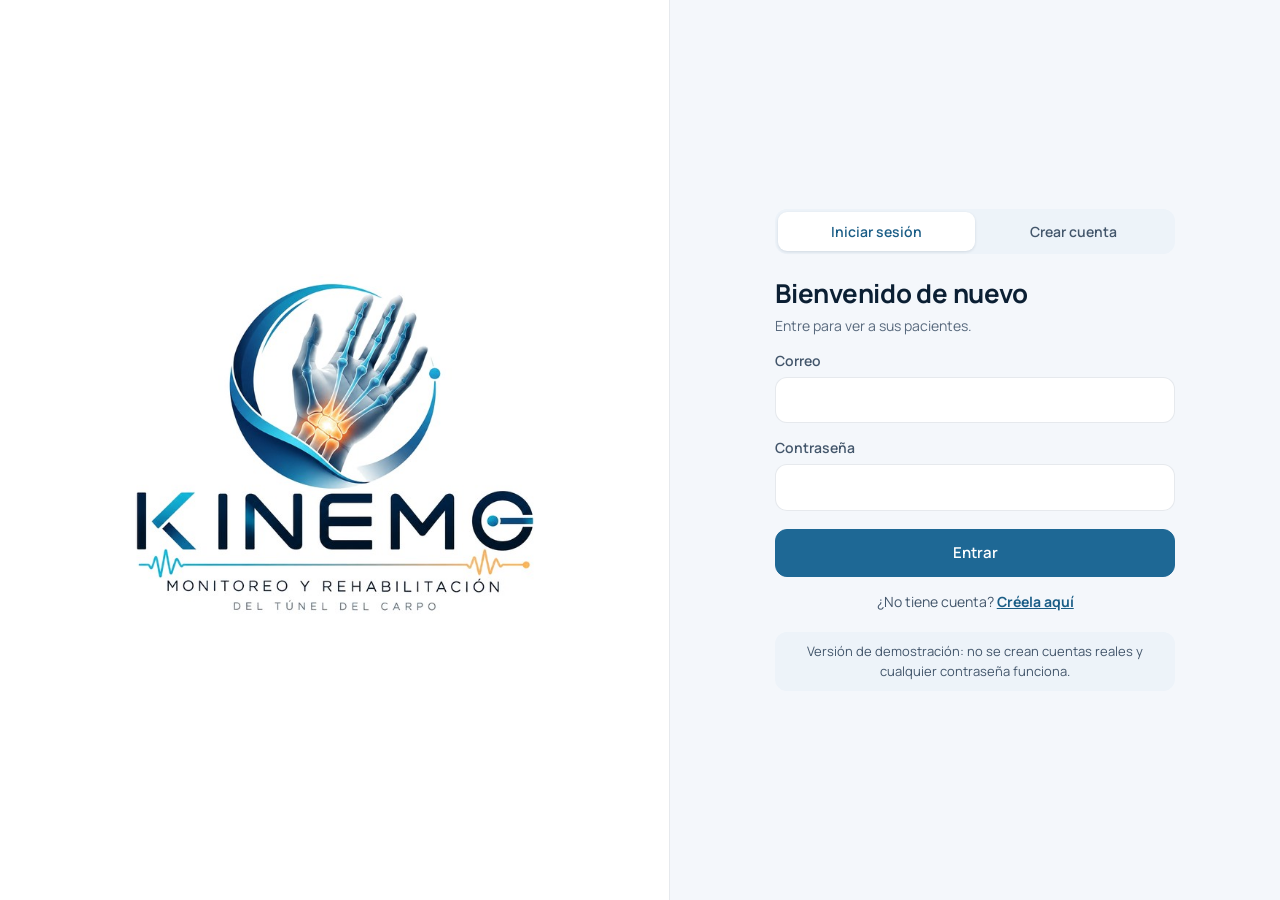
==== login.html @ fc6c8865 "Agrega la página de inicio de sesión y registro (maqueta) Co-Authored-By: Claude Opus 5.5 <noreply@a" ====
<!doctype html>
<html lang="es">
<head>
  <meta charset="utf-8">
  <meta name="viewport" content="width=device-width, initial-scale=1">
  <title>Kinemo · Iniciar sesión</title>
  <script src="acceso.js"></script>
  <script>if (leerSesion()) location.replace('index.html');</script>
  <link rel="preconnect" href="https://fonts.googleapis.com">
  <link rel="preconnect" href="https://fonts.gstatic.com" crossorigin>
  <link href="https://fonts.googleapis.com/css2?family=Lora:wght@500;600&family=Manrope:wght@400;500;600;700;800&display=swap" rel="stylesheet">
  <link rel="icon" type="image/png" href="img/favicon.png">
  <link rel="stylesheet" href="styles.css">
</head>
<body class="pagina-acceso">
  <main class="acceso">
    <section class="acceso-marca">
      <img src="img/kinemo-logo.jpg" alt="Kinemo — Monitoreo y rehabilitación del túnel del carpo" width="768" height="512">
    </section>

    <section class="acceso-panel">
      <div class="seg acceso-tabs" role="tablist" aria-label="Acceso">
        <button class="seg-btn" id="tab-login" role="tab" aria-controls="form-login" type="button">Iniciar sesión</button>
        <button class="seg-btn" id="tab-registro" role="tab" aria-controls="form-registro" type="button">Crear cuenta</button>
      </div>

      <form id="form-login" class="acceso-form" role="tabpanel" aria-labelledby="tab-login" novalidate>
        <div>
          <h1>Bienvenido de nuevo</h1>
          <p class="muted">Entre para ver a sus pacientes.</p>
        </div>
        <label>Correo
          <input name="correo" type="email" autocomplete="email" inputmode="email" aria-describedby="err-login-correo">
          <span class="campo-error" id="err-login-correo" data-error="correo" aria-live="polite"></span>
        </label>
        <label>Contraseña
          <input name="clave" type="password" autocomplete="current-password" aria-describedby="err-login-clave">
          <span class="campo-error" id="err-login-clave" data-error="clave" aria-live="polite"></span>
        </label>
        <button class="btn btn-primary btn-grande" type="submit">Entrar</button>
        <p class="acceso-cambio">¿No tiene cuenta? <a href="#registro" data-ir="registro">Créela aquí</a></p>
      </form>

      <form id="form-registro" class="acceso-form" role="tabpanel" aria-labelledby="tab-registro" novalidate hidden>
        <div>
          <h1>Cree su cuenta</h1>
          <p class="muted">Para fisioterapeutas, terapeutas y médicos.</p>
        </div>
        <label>Nombre completo
          <input name="nombre" autocomplete="name" aria-describedby="err-reg-nombre">
          <span class="campo-error" id="err-reg-nombre" data-error="nombre" aria-live="polite"></span>
        </label>
        <label>Profesión
          <select name="profesion" aria-describedby="err-reg-profesion"></select>
          <span class="campo-error" id="err-reg-profesion" data-error="profesion" aria-live="polite"></span>
        </label>
        <label>Correo
          <input name="correo" type="email" autocomplete="email" inputmode="email" aria-describedby="err-reg-correo">
          <span class="campo-error" id="err-reg-correo" data-error="correo" aria-live="polite"></span>
        </label>
        <label>Contraseña
          <input name="clave" type="password" autocomplete="new-password" aria-describedby="err-reg-clave">
          <span class="campo-error" id="err-reg-clave" data-error="clave" aria-live="polite"></span>
        </label>
        <label>Repita la contraseña
          <input name="clave2" type="password" autocomplete="new-password" aria-describedby="err-reg-clave2">
          <span class="campo-error" id="err-reg-clave2" data-error="clave2" aria-live="polite"></span>
        </label>
        <button class="btn btn-primary btn-grande" type="submit">Crear cuenta</button>
        <p class="acceso-cambio">¿Ya tiene cuenta? <a href="#login" data-ir="login">Inicie sesión</a></p>
      </form>

      <p class="aviso-demo">Versión de demostración: no se crean cuentas reales y cualquier contraseña funciona.</p>
    </section>
  </main>
  <script src="login.js"></script>
</body>
</html>
---- styles.css ----
/* ===== Tema: colores del logo de Kinemo (azul marino, azul y celeste), claro y oscuro ===== */
:root {
  color-scheme: light;
  --page: #f4f7fb;
  --surface: #ffffff;
  --surface-2: #edf3f9;
  --surface-3: #e0eaf4;
  --ink: #0b1f33;
  --ink-2: #43566b;
  --muted: #58697d;
  --grid: #e3e9f0;
  --axis: #c9d4df;
  --border: rgba(10, 40, 80, 0.10);
  --brand: #1e6895;
  --brand-hover: #18587f;
  --brand-ink: #ffffff;
  --brand-soft: #e0eef8;
  --brand-text: #1a5d86;
  --accent: var(--brand);
  --good-text: #0b6b2a;
  --bad-text: #b02a2a;
  --shadow: 0 1px 2px rgba(10, 30, 60, 0.04), 0 8px 24px rgba(10, 30, 60, 0.07);
  --shadow-lg: 0 2px 4px rgba(10, 30, 60, 0.05), 0 16px 40px rgba(10, 30, 60, 0.10);

  /* Series de gráficas (validadas: daltonismo y contraste) */
  --s1: #0a8f80; --s2: #eb6834; --s3: #2a78d6; --s4: #eda100;
  --s5: #e87ba4; --s6: #008300; --s7: #4a3aa7; --s8: #e34948;

  --st-good: #0ca30c; --st-warning: #fab219; --st-serious: #ec835a; --st-critical: #d03b3b;

  --radius: 16px;
  --radius-sm: 12px;
  --font: "Manrope", system-ui, -apple-system, "Segoe UI", sans-serif;
  --font-serif: "Lora", Georgia, "Times New Roman", serif;
  font-family: var(--font);
}
@media (prefers-color-scheme: dark) {
  :root:not([data-theme="light"]) {
    color-scheme: dark;
    --page: #07111d; --surface: #0e1b2a; --surface-2: #142536; --surface-3: #1b3044;
    --ink: #e8f0f8; --ink-2: #b3c3d3; --muted: #8b9cb0;
    --grid: #1e2f40; --axis: #2c4156; --border: rgba(150, 200, 240, 0.12);
    --brand: #2a9fd0; --brand-hover: #3bb2e2; --brand-ink: #031322; --brand-soft: #12324a; --brand-text: #5cc3ea;
    --good-text: #2fbf4f; --bad-text: #e66767;
    --shadow: 0 1px 2px rgba(0, 0, 0, 0.3), 0 8px 24px rgba(0, 0, 0, 0.25);
    --shadow-lg: 0 2px 4px rgba(0, 0, 0, 0.3), 0 16px 40px rgba(0, 0, 0, 0.35);
    --s1: #14a394; --s2: #d95926; --s3: #3987e5; --s4: #c98500;
    --s5: #d55181; --s6: #008300; --s7: #9085e9; --s8: #e66767;
  }
}
:root[data-theme="dark"] {
  color-scheme: dark;
  --page: #07111d; --surface: #0e1b2a; --surface-2: #142536; --surface-3: #1b3044;
  --ink: #e8f0f8; --ink-2: #b3c3d3; --muted: #8b9cb0;
  --grid: #1e2f40; --axis: #2c4156; --border: rgba(150, 200, 240, 0.12);
  --brand: #2a9fd0; --brand-hover: #3bb2e2; --brand-ink: #031322; --brand-soft: #12324a; --brand-text: #5cc3ea;
  --good-text: #2fbf4f; --bad-text: #e66767;
  --shadow: 0 1px 2px rgba(0, 0, 0, 0.3), 0 8px 24px rgba(0, 0, 0, 0.25);
  --shadow-lg: 0 2px 4px rgba(0, 0, 0, 0.3), 0 16px 40px rgba(0, 0, 0, 0.35);
  --s1: #14a394; --s2: #d95926; --s3: #3987e5; --s4: #c98500;
  --s5: #d55181; --s6: #008300; --s7: #9085e9; --s8: #e66767;
}

/* ===== Base ===== */
* { box-sizing: border-box; }
[hidden] { display: none !important; }
html, body { margin: 0; height: 100%; }
body { background: var(--page); color: var(--ink); font-size: 15px; line-height: 1.5; -webkit-font-smoothing: antialiased; }
h2 { font-family: var(--font-serif); font-size: 20px; line-height: 1.25; margin: 0 0 4px; font-weight: 600; letter-spacing: -0.005em; }
p { margin: 0; }
.muted { color: var(--muted); font-size: 14px; }
.eyebrow { font-size: 11px; font-weight: 700; letter-spacing: 0.14em; text-transform: uppercase; color: var(--brand-text); margin-bottom: 4px; }
.ic { width: 18px; height: 18px; flex: none; fill: none; stroke: currentColor; stroke-width: 1.8; stroke-linecap: round; stroke-linejoin: round; }
.icon-bubble { width: 42px; height: 42px; border-radius: 50%; background: var(--brand-soft); color: var(--brand-text); display: inline-grid; place-items: center; flex: none; }
.icon-bubble .ic { width: 21px; height: 21px; }

/* ===== Barra superior ===== */
.topbar {
  display: flex; align-items: center; justify-content: space-between; gap: 16px; flex-wrap: wrap;
  padding: 12px 24px; background: color-mix(in srgb, var(--surface) 88%, transparent);
  backdrop-filter: blur(10px); border-bottom: 1px solid var(--border);
  position: sticky; top: 0; z-index: 5;
}
.brand { display: flex; align-items: center; gap: 12px; }
/* El símbolo tiene fondo blanco: el recuadro blanco lo integra también en modo oscuro. */
.brand-mark { width: 44px; height: 44px; border-radius: 12px; display: grid; place-items: center; background: #fff; border: 1px solid var(--border); overflow: hidden; }
.brand-mark img { width: 40px; height: 40px; display: block; }
.brand-title { font-weight: 800; font-size: 18px; color: var(--ink); letter-spacing: 0.04em; text-transform: uppercase; line-height: 1.1; }
.brand-sub { color: var(--muted); font-size: 10.5px; font-weight: 700; letter-spacing: 0.16em; text-transform: uppercase; }

/* ===== Botones y campos ===== */
.btn {
  font: inherit; font-size: 13px; font-weight: 600; padding: 9px 16px; border-radius: var(--radius-sm); cursor: pointer;
  border: 1px solid var(--border); background: var(--surface); color: var(--ink);
  display: inline-flex; align-items: center; justify-content: center; gap: 8px;
  transition: background .15s, box-shadow .15s, transform .15s, border-color .15s;
}
.btn .ic { width: 16px; height: 16px; }
.btn:hover { background: var(--surface-2); border-color: color-mix(in srgb, var(--brand) 30%, transparent); }
.btn-primary { background: var(--brand); border-color: var(--brand); color: var(--brand-ink); }
.btn-primary:hover { background: var(--brand-hover); border-color: var(--brand-hover); }
.btn-ghost { background: transparent; border-color: transparent; color: var(--ink-2); }
.btn-ghost:hover { background: var(--surface-2); color: var(--brand-text); border-color: transparent; }
.btn-block { width: 100%; }
.btn:disabled { opacity: .45; cursor: not-allowed; transform: none; box-shadow: none; }
input, select, textarea {
  font: inherit; font-size: 13px; color: var(--ink); background: var(--surface);
  border: 1px solid var(--border); border-radius: var(--radius-sm); padding: 9px 12px;
  transition: border-color .15s, box-shadow .15s;
}
select { cursor: pointer; }
textarea { width: 100%; resize: vertical; }
input:focus, select:focus, textarea:focus { outline: none; border-color: var(--brand); box-shadow: 0 0 0 3px color-mix(in srgb, var(--brand) 18%, transparent); }
.btn:focus-visible, .patient-item:focus-visible { outline: 2px solid var(--brand); outline-offset: 2px; }

/* ===== Estructura ===== */
.layout { display: grid; grid-template-columns: 300px 1fr; min-height: calc(100vh - 65px); }
.sidebar { background: var(--surface); border-right: 1px solid var(--border); display: flex; flex-direction: column; }
.sidebar-head { padding: 18px 16px 14px; display: grid; gap: 10px; }
.search { position: relative; }
.search .ic { position: absolute; left: 12px; top: 50%; transform: translateY(-50%); color: var(--muted); width: 16px; height: 16px; }
.search input { width: 100%; padding-left: 36px; background: var(--surface-2); border-color: transparent; }
.patient-list { list-style: none; margin: 0; padding: 4px 10px 16px; overflow-y: auto; display: grid; gap: 4px; align-content: start; }
.patient-item {
  padding: 10px 12px; border-radius: var(--radius-sm); cursor: pointer;
  display: grid; grid-template-columns: 40px 1fr; gap: 2px 12px; align-items: center;
  border: 1px solid transparent; transition: background .15s;
}
.patient-item:hover { background: var(--surface-2); }
.patient-item.active { background: var(--brand-soft); border-color: color-mix(in srgb, var(--brand) 25%, transparent); }
.avatar { width: 40px; height: 40px; border-radius: 50%; display: grid; place-items: center; font-weight: 700; font-size: 14px; background: var(--brand-soft); color: var(--brand-text); grid-row: span 3; }
.patient-item.active .avatar { background: var(--brand); color: var(--brand-ink); }
.pi-name { font-weight: 700; font-size: 14px; }
.pi-meta { color: var(--muted); font-size: 12px; display: flex; justify-content: space-between; gap: 8px; }
.pi-bar { height: 4px; border-radius: 2px; background: var(--grid); overflow: hidden; margin-top: 4px; }
.pi-bar > span { display: block; height: 100%; background: var(--brand); border-radius: 2px; }

.main { padding: 22px 26px 12px; min-width: 0; display: flex; flex-direction: column; gap: 20px; }
#vista-paciente { display: flex; flex-direction: column; gap: 20px; }
.empty { padding: 80px 0; text-align: center; display: grid; justify-items: center; gap: 6px; }
.empty-icon { width: 72px; height: 72px; border-radius: 50%; background: var(--brand-soft); color: var(--brand-text); display: grid; place-items: center; margin-bottom: 8px; }
.empty-icon .ic { width: 32px; height: 32px; }

.card {
  background: var(--surface); border: 1px solid var(--border); border-radius: var(--radius); padding: 20px 22px;
  display: grid; gap: 14px; min-width: 0; align-content: start; box-shadow: var(--shadow);
}
.card-head { display: flex; align-items: flex-start; justify-content: space-between; gap: 14px; flex-wrap: wrap; }

/* ===== Encabezado del paciente ===== */
.encabezado { display: flex; flex-wrap: wrap; align-items: center; justify-content: space-between; gap: 10px 20px; }
.enc-linea { display: flex; align-items: center; gap: 14px; }
.enc-nombre { font-size: 24px; font-weight: 700; line-height: 1.2; margin: 0; letter-spacing: -0.01em; }
.enc-sub { color: var(--ink-2); }
.enc-ficha summary, .plegable > summary { cursor: pointer; font-weight: 600; color: var(--brand-text); list-style-position: inside; }
.enc-ficha[open] { flex-basis: 100%; }
.enc-ficha dl { display: grid; grid-template-columns: max-content 1fr; gap: 6px 16px; margin: 10px 0 0; padding: 14px 16px; border-radius: var(--radius-sm); background: var(--surface); border: 1px solid var(--border); }
.enc-ficha dt { color: var(--muted); }
.enc-ficha dd { margin: 0; font-weight: 600; }

/* Bloques plegables y vacío */
.plegable > summary { font-size: 15px; }
.plegable:not([open]) { gap: 0; }
.vacio { padding: 48px 20px; text-align: center; display: grid; justify-items: center; gap: 8px; background: var(--surface); border: 1px solid var(--border); border-radius: var(--radius); }
.vacio .btn { margin-top: 8px; }
.obs-mas, .btn-columnas { justify-self: start; }
.table .col-extra { display: none; }
.table.tabla-completa .col-extra { display: table-cell; }

/* ===== Indicadores clave ===== */
.kpis { display: grid; grid-template-columns: repeat(3, minmax(0, 1fr)); gap: 14px; }
.kpi {
  background: var(--surface); border: 1px solid var(--border); border-radius: var(--radius); padding: 16px 18px;
  box-shadow: var(--shadow);
}
.kpi .icon-bubble { margin-bottom: 10px; width: 40px; height: 40px; }
.kpi .icon-bubble .ic { width: 20px; height: 20px; }
.kpi-label { color: var(--ink-2); font-size: 12.5px; font-weight: 600; }
.kpi-value { font-size: 30px; font-weight: 800; margin: 2px 0 2px; letter-spacing: -0.01em; color: var(--ink); }
.kpi-value small { font-size: 13px; font-weight: 600; color: var(--muted); }
.kpi-delta { font-size: 12.5px; color: var(--ink-2); }
.up-good { color: var(--good-text); font-weight: 700; }
.down-bad { color: var(--bad-text); font-weight: 700; }
.bar-track { height: 6px; background: var(--grid); border-radius: 3px; margin-top: 10px; overflow: hidden; }
.bar-fill { height: 100%; background: var(--s1); border-radius: 3px; }

/* ===== Secciones ===== */
.nav-secciones { display: grid; grid-template-columns: repeat(3, minmax(0, 1fr)); gap: 12px; }
.nav-seccion {
  font: inherit; text-align: left; cursor: pointer; color: var(--ink);
  display: flex; align-items: center; gap: 14px; padding: 14px 18px;
  background: var(--surface); border: 1px solid var(--border); border-radius: var(--radius);
  transition: background .15s, border-color .15s;
}
.nav-seccion:hover { background: var(--surface-2); }
.nav-seccion[aria-current="page"] { background: var(--brand-soft); border-color: color-mix(in srgb, var(--brand) 45%, transparent); }
.nav-seccion[aria-current="page"] .icon-bubble { background: var(--brand); color: var(--brand-ink); }
.nav-seccion:focus-visible { outline: 2px solid var(--brand); outline-offset: 2px; }
.nav-titulo { font-size: 15px; font-weight: 700; }
.nav-seccion small { display: block; color: var(--muted); font-size: 13px; }
.nav-seccion .live-dot { margin-left: 8px; vertical-align: middle; }
.seccion, .tab-panel { display: flex; flex-direction: column; gap: 20px; }
.seg-vistas { align-self: flex-start; }

/* Control segmentado */
.seg { display: inline-flex; padding: 3px; border-radius: 12px; background: var(--surface-2); }
.seg-btn { font: inherit; font-size: 12.5px; font-weight: 600; background: transparent; color: var(--ink-2); border: none; padding: 7px 12px; cursor: pointer; border-radius: 9px; }
.seg-btn.active { background: var(--surface); color: var(--brand-text); box-shadow: 0 1px 3px rgba(10, 30, 60, 0.12); }

/* Gráficas */
.chart-box { position: relative; height: 270px; min-width: 0; }
.chart-box.tall { height: 340px; }

/* ===== Observaciones ===== */
.obs-list { list-style: none; margin: 0; padding: 0; display: grid; gap: 8px; }
.obs { display: grid; grid-template-columns: 26px 1fr; gap: 10px; padding: 10px 12px; border-radius: var(--radius-sm); background: var(--surface-2); font-size: 13px; align-items: start; border-left: 3px solid transparent; }
.obs-icon { width: 24px; height: 24px; border-radius: 50%; display: grid; place-items: center; font-size: 12px; font-weight: 800; color: #fff; }
.obs-good { border-left-color: var(--st-good); }
.obs-warning { border-left-color: var(--st-warning); }
.obs-critical { border-left-color: var(--st-critical); }
.obs-info { border-left-color: var(--muted); }
.obs-good .obs-icon { background: var(--st-good); }
.obs-warning .obs-icon { background: var(--st-warning); color: #0b0b0b; }
.obs-critical .obs-icon { background: var(--st-critical); }
.obs-info .obs-icon { background: var(--muted); }
.obs b { font-weight: 700; }

/* ===== Tablas ===== */
.table-wrap { overflow-x: auto; border-radius: var(--radius-sm); }
.table { width: 100%; border-collapse: collapse; font-size: 13px; }
.table th, .table td { padding: 10px 12px; text-align: left; border-bottom: 1px solid var(--grid); white-space: nowrap; }
.table thead th { color: var(--ink-2); font-weight: 700; font-size: 11.5px; letter-spacing: 0.04em; text-transform: uppercase; background: var(--surface-2); border-bottom: none; }
.table thead th:first-child { border-radius: 10px 0 0 10px; }
.table thead th:last-child { border-radius: 0 10px 10px 0; }
.table td.num, .table th.num { text-align: right; font-variant-numeric: tabular-nums; }
.table-hover tbody tr { cursor: pointer; transition: background .12s; }
.table-hover tbody tr:hover { background: var(--surface-2); }
.table tr.selected { background: var(--brand-soft); box-shadow: inset 3px 0 0 var(--brand); }
.swatch { display: inline-block; width: 10px; height: 10px; border-radius: 3px; margin-right: 8px; vertical-align: -1px; }

/* ===== Insignias ===== */
.badges { display: flex; flex-wrap: wrap; gap: 8px; }
.badge { display: inline-flex; align-items: center; gap: 7px; font-size: 12.5px; font-weight: 600; padding: 6px 12px; border-radius: 999px; background: var(--surface-2); border: 1px solid var(--border); color: var(--ink-2); }
.dot { width: 8px; height: 8px; border-radius: 50%; background: var(--muted); flex: none; }
.dot.good { background: var(--st-good); }
.dot.warning { background: var(--st-warning); }
.dot.critical { background: var(--st-critical); }

.compare-pickers { display: flex; gap: 10px; flex-wrap: wrap; }
.compare-pickers label { display: flex; align-items: center; gap: 8px; font-weight: 700; font-size: 13px; color: var(--brand-text); }
.note-foot { min-height: 18px; }
.archivos { display: grid; grid-template-columns: repeat(auto-fit, minmax(220px, 1fr)); gap: 14px; }
.archivo { display: grid; gap: 6px; justify-items: start; }
.aviso-fila { color: var(--bad-text); cursor: help; }

/* ===== Monitoreo en vivo ===== */
/* Pasos guiados de Ejercicios */
.pasos-guia { list-style: none; margin: 0; padding: 0; display: grid; gap: 20px; }
.paso-guia { display: grid; grid-template-columns: 32px minmax(0, 1fr); gap: 14px; align-items: start; }
.paso-guia + .paso-guia { padding-top: 20px; border-top: 1px solid var(--grid); }
.paso-num { width: 32px; height: 32px; border-radius: 50%; display: grid; place-items: center; background: var(--brand-soft); color: var(--brand-text); font-weight: 800; }
.paso-cuerpo { display: grid; gap: 10px; justify-items: start; min-width: 0; }
.paso-titulo { font-family: var(--font); font-size: 16px; font-weight: 700; margin: 0; }
.paso-fila { display: flex; flex-wrap: wrap; align-items: center; gap: 10px; }
.btn-grande { font-size: 15px; padding: 12px 22px; }
.rt-detalle { display: grid; gap: 10px; width: 100%; }
.rt-detalle summary { cursor: pointer; font-weight: 600; color: var(--brand-text); }
.rt-detalle[open] { padding: 12px 14px; border-radius: var(--radius-sm); background: var(--surface-2); }
.live-controls { display: flex; flex-wrap: wrap; align-items: flex-end; gap: 10px; }
.live-controls label { display: grid; gap: 5px; font-size: 12px; font-weight: 600; color: var(--ink-2); }
.live-controls input[type=number] { width: 90px; }
.live-stats { display: grid; grid-template-columns: repeat(auto-fit, minmax(140px, 1fr)); gap: 10px; }
.stat { background: var(--surface-2); border-radius: var(--radius-sm); padding: 10px 12px; }
.stat-label { font-size: 12px; font-weight: 600; color: var(--ink-2); display: flex; align-items: center; gap: 6px; }
.stat-value { font-size: 18px; font-weight: 800; font-variant-numeric: tabular-nums; }
.live-readouts { display: grid; grid-template-columns: repeat(auto-fit, minmax(160px, 1fr)); gap: 12px; }
.readout { border-radius: var(--radius-sm); padding: 12px 14px; background: var(--surface-2); }
.readout-label { font-size: 12px; font-weight: 600; color: var(--ink-2); }
.readout-value { font-size: 32px; font-weight: 800; line-height: 1.15; font-variant-numeric: tabular-nums; color: var(--ink); }
.readout-value small { font-size: 14px; font-weight: 600; color: var(--muted); }
.input-manual { width: 74px; text-align: right; padding: 6px 8px; }
.live-dot { display: inline-block; width: 8px; height: 8px; border-radius: 50%; background: var(--st-critical); animation: pulso 1.2s infinite; }
@keyframes pulso { 50% { opacity: .3; } }

/* ===== Pie de página ===== */
.footer { margin-top: auto; padding-top: 6px; }
.disclaimer { color: var(--muted); font-size: 12px; text-align: center; padding: 0 0 6px; }

/* ===== Diálogo ===== */
dialog { border: 1px solid var(--border); border-radius: 20px; background: var(--surface); color: var(--ink); padding: 24px; width: min(580px, calc(100vw - 32px)); box-shadow: var(--shadow-lg); }
dialog::backdrop { background: rgba(5, 20, 40, 0.40); backdrop-filter: blur(2px); }
.form-grid { display: grid; grid-template-columns: 1fr 1fr; gap: 14px; margin: 16px 0; }
.form-grid label { display: grid; gap: 5px; font-size: 12.5px; font-weight: 600; color: var(--ink-2); }
.dlg-actions { display: flex; justify-content: flex-end; gap: 8px; }

/* Rutina de ejercicios en video */
.dlg-rutina { width: min(1100px, 94vw); height: min(88vh, 860px); max-width: none; max-height: none; padding: 0; }
.dlg-rutina::backdrop { background: rgba(5, 20, 40, 0.45); backdrop-filter: blur(8px); }
.rt-body { height: 100%; padding: 20px 24px; display: grid; grid-template-rows: auto 1fr auto; gap: 14px; }
.rt-head { display: flex; justify-content: space-between; align-items: flex-start; gap: 12px; }
#rt-nombre { font-family: var(--font-serif); font-size: 28px; margin: 0; }
.rt-main { min-height: 0; display: grid; grid-template-columns: minmax(0, 1fr) 340px; gap: 18px; }
.rt-media { position: relative; min-height: 0; border-radius: var(--radius); background: var(--surface-2); display: grid; place-items: center; overflow: hidden; }
.rt-info { min-height: 0; overflow-y: auto; display: flex; flex-direction: column; align-items: flex-start; gap: 14px; }
.rt-reps { font-size: 26px; font-weight: 800; line-height: 1.2; color: var(--ink); }
.rt-indicacion { font-size: 15px; color: var(--ink-2); }
.rt-contador { width: 100%; padding: 12px 14px; border-radius: var(--radius-sm); background: var(--brand-soft); color: var(--brand-text); font-weight: 700; font-size: 15px; font-variant-numeric: tabular-nums; }
.rt-contador.medido { font-size: 24px; font-weight: 800; }
.rt-grabado { width: 100%; padding: 12px 14px; border-radius: var(--radius-sm); border: 1px solid var(--border); background: var(--surface-2); display: grid; justify-items: start; gap: 8px; }
.rt-grabado-badge { display: inline-flex; align-items: center; gap: 6px; font-size: 12.5px; font-weight: 700; color: var(--good-text); }
.rt-grabado-txt { margin: 0; font-size: 18px; font-weight: 800; color: var(--ink); font-variant-numeric: tabular-nums; }
/* Absoluto para que el tamaño del video no estire la fila: siempre cabe completo (contain). */
#rt-video { position: absolute; inset: 0; width: 100%; height: 100%; object-fit: contain; }
#rt-video[hidden] { display: none; }
.rt-falta { margin: 0; padding: 16px; text-align: center; }
.rt-nav { display: flex; justify-content: space-between; gap: 8px; }
.rt-lista { margin: 0; padding-left: 18px; display: grid; gap: 6px; font-size: 13px; color: var(--ink-2); }
.rt-lista li::marker { color: var(--brand-text); }

/* Detalle de la rutina por etapa */
.rt-pasos { margin: 0; padding: 0; list-style: none; counter-reset: paso; display: grid; gap: 6px; }
.rt-pasos li { counter-increment: paso; display: grid; grid-template-columns: 26px minmax(0, 1fr); gap: 2px 10px; padding: 8px 12px; border-radius: var(--radius-sm); background: var(--surface); }
.rt-pasos li::before { content: counter(paso); grid-row: span 2; width: 24px; height: 24px; border-radius: 50%; display: grid; place-items: center; background: var(--surface); color: var(--brand-text); font-size: 12px; font-weight: 800; }
.rt-paso-nombre { font-weight: 600; color: var(--ink); }
.rt-paso-meta { display: flex; flex-wrap: wrap; align-items: center; gap: 6px 10px; font-size: 12.5px; color: var(--ink-2); }
.rt-medido { font-size: 11.5px; font-weight: 700; padding: 2px 8px; border-radius: 999px; background: var(--brand-soft); color: var(--brand-text); }
.rt-cuidado-gral { padding: 12px 14px; border-radius: var(--radius-sm); border: 1px solid var(--border); }
.rt-aviso { font-style: italic; }
.seg-btn .rt-sug { margin-left: 6px; font-size: 10.5px; font-weight: 700; padding: 1px 6px; border-radius: 999px; background: var(--brand-soft); color: var(--brand-text); }

/* ¿Listos para empezar? y Rutina terminada */
.dlg-listos, .dlg-fin { display: none; }
.dlg-listos[open], .dlg-fin[open] { display: grid; grid-template-columns: minmax(0, 1fr); gap: 12px; }
.dlg-fin { width: min(720px, calc(100vw - 32px)); }
.ls-etapa { font-weight: 700; font-size: 15px; }
.ls-estado { display: grid; gap: 8px; padding: 12px 14px; border-radius: var(--radius-sm); background: var(--surface-2); font-size: 13px; }
.ls-fila { display: flex; align-items: center; gap: 10px; min-height: 32px; }
.ls-fila > span:not(.dot) { flex: 1 1 auto; min-width: 0; }
.ls-reintentar { padding: 5px 10px; }
.fin-campos { display: flex; flex-wrap: wrap; align-items: flex-start; gap: 12px; margin-top: 12px; }
.dlg-fin .table th, .dlg-fin .table td { padding: 7px 10px; }
.dlg-fin .table td:first-child { white-space: normal; min-width: 140px; }
.fin-campos label { display: grid; gap: 5px; font-size: 12px; font-weight: 600; color: var(--ink-2); }
.fin-campos input[type=number] { width: 130px; }
.fin-campos .grow { flex: 1 1 260px; }

/* ===== Login y registro ===== */
.pagina-acceso { min-height: 100%; }
.acceso { min-height: 100vh; display: grid; grid-template-columns: minmax(0, 1.1fr) minmax(0, 1fr); }
.acceso-marca { background: #fff; display: grid; place-items: center; padding: 32px; border-right: 1px solid var(--border); }

.acceso-marca img { width: min(560px, 100%); height: auto; }
.acceso-panel { display: grid; align-content: center; justify-items: center; gap: 20px; padding: 40px 24px; }
.acceso-tabs { width: min(400px, 100%); }
.acceso-tabs .seg-btn { flex: 1; padding: 9px 12px; font-size: 14px; }
.acceso-form { width: min(400px, 100%); display: grid; gap: 14px; }
.acceso-form h1 { font-size: 26px; font-weight: 700; margin: 0 0 2px; letter-spacing: -0.01em; }
.acceso-form label { display: grid; gap: 6px; font-size: 14px; font-weight: 600; color: var(--ink-2); }
.acceso-form input, .acceso-form select { font-size: 15px; padding: 11px 13px; }
.acceso-form input[aria-invalid="true"] { border-color: var(--bad-text); }
.campo-error { min-height: 1em; color: var(--bad-text); font-size: 13px; font-weight: 600; }
.campo-error:empty { display: none; }
.acceso-form .btn-grande { margin-top: 4px; width: 100%; }
.acceso-cambio { text-align: center; color: var(--ink-2); font-size: 14px; }
.acceso-cambio a { color: var(--brand-text); font-weight: 700; }
.aviso-demo { width: min(400px, 100%); padding: 10px 14px; border-radius: var(--radius-sm); background: var(--surface-2); color: var(--ink-2); font-size: 13px; text-align: center; }

.toast {
  position: fixed; bottom: 24px; left: 50%; transform: translateX(-50%) translateY(20px);
  background: var(--brand); color: var(--brand-ink); padding: 11px 18px; border-radius: 12px; font-size: 13px; font-weight: 600;
  box-shadow: var(--shadow-lg); opacity: 0; pointer-events: none; transition: opacity .2s, transform .2s; max-width: calc(100vw - 32px);
}
.toast.show { opacity: 1; transform: translateX(-50%) translateY(0); }

@media (prefers-reduced-motion: reduce) {
  *, *::before, *::after { transition: none !important; animation: none !important; }
}

/* ===== Adaptable ===== */
@media (max-width: 900px) {
  .dlg-rutina { overflow-y: auto; }
  .rt-body { height: auto; min-height: 100%; grid-template-rows: auto 1fr auto; }
  .rt-main { grid-template-columns: 1fr; min-height: auto; align-content: start; }
  .rt-nav { position: sticky; bottom: 0; padding: 10px 0 2px; background: var(--surface); }
  .rt-media { height: 42vh; min-height: 200px; }
  .rt-info { overflow: visible; }
}
@media (max-width: 760px) {
  .acceso { grid-template-columns: 1fr; min-height: auto; }
  .acceso-marca { padding: 16px; border-right: none; border-bottom: 1px solid var(--border); }
  .acceso-marca img { width: min(260px, 70%); }
  .acceso-panel { padding: 24px 16px 32px; }
  .layout { grid-template-columns: 1fr; }
  .sidebar { border-right: none; border-bottom: 1px solid var(--border); }
  .patient-list { max-height: 240px; }
  .main { padding: 16px; }
  .form-grid { grid-template-columns: 1fr; }
  .topbar { padding: 10px 16px; position: static; }
  .nav-secciones { grid-template-columns: 1fr; gap: 8px; }
  .nav-seccion { padding: 10px 14px; }
  .kpis { grid-template-columns: 1fr; gap: 10px; }
  .kpi { padding: 14px; }
  .kpi-value { font-size: 24px; }
}
@media (max-width: 640px) {
  .rt-body { padding: 14px; }
  #rt-nombre { font-size: 22px; }
}
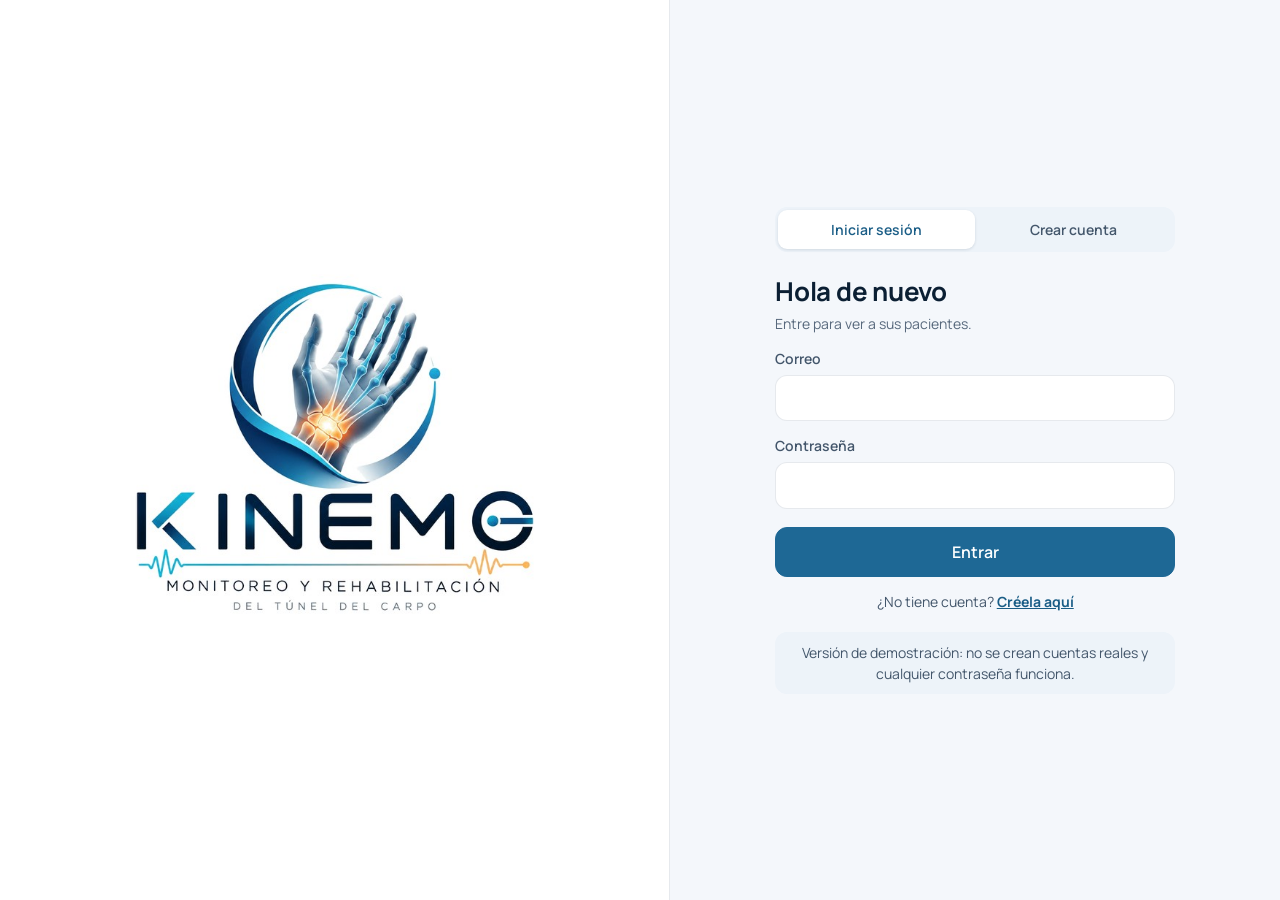
==== commit 0a476c1a: "Comprensión, seguridad clínica y sesión pensada para consulta Comprensión: indicadores EMG con nombr" ====
--- a/login.html
+++ b/login.html
@@ -24,9 +24,9 @@
         <button class="seg-btn" id="tab-registro" role="tab" aria-controls="form-registro" type="button">Crear cuenta</button>
       </div>
 
-      <form id="form-login" class="acceso-form" role="tabpanel" aria-labelledby="tab-login" novalidate>
+      <form id="form-login" class="acceso-form" method="post" action="javascript:void 0" role="tabpanel" aria-labelledby="tab-login" novalidate>
         <div>
-          <h1>Bienvenido de nuevo</h1>
+          <h1>Hola de nuevo</h1>
           <p class="muted">Entre para ver a sus pacientes.</p>
         </div>
         <label>Correo
@@ -41,7 +41,7 @@
         <p class="acceso-cambio">¿No tiene cuenta? <a href="#registro" data-ir="registro">Créela aquí</a></p>
       </form>
 
-      <form id="form-registro" class="acceso-form" role="tabpanel" aria-labelledby="tab-registro" novalidate hidden>
+      <form id="form-registro" class="acceso-form" method="post" action="javascript:void 0" role="tabpanel" aria-labelledby="tab-registro" novalidate hidden>
         <div>
           <h1>Cree su cuenta</h1>
           <p class="muted">Para fisioterapeutas, terapeutas y médicos.</p>
--- a/styles.css
+++ b/styles.css
@@ -18,6 +18,7 @@
   --brand-text: #1a5d86;
   --accent: var(--brand);
   --good-text: #0b6b2a;
+  --good-soft: #dcf3e2;
   --bad-text: #b02a2a;
   --shadow: 0 1px 2px rgba(10, 30, 60, 0.04), 0 8px 24px rgba(10, 30, 60, 0.07);
   --shadow-lg: 0 2px 4px rgba(10, 30, 60, 0.05), 0 16px 40px rgba(10, 30, 60, 0.10);
@@ -41,7 +42,7 @@
     --ink: #e8f0f8; --ink-2: #b3c3d3; --muted: #8b9cb0;
     --grid: #1e2f40; --axis: #2c4156; --border: rgba(150, 200, 240, 0.12);
     --brand: #2a9fd0; --brand-hover: #3bb2e2; --brand-ink: #031322; --brand-soft: #12324a; --brand-text: #5cc3ea;
-    --good-text: #2fbf4f; --bad-text: #e66767;
+    --good-text: #2fbf4f; --bad-text: #e66767; --good-soft: #123222;
     --shadow: 0 1px 2px rgba(0, 0, 0, 0.3), 0 8px 24px rgba(0, 0, 0, 0.25);
     --shadow-lg: 0 2px 4px rgba(0, 0, 0, 0.3), 0 16px 40px rgba(0, 0, 0, 0.35);
     --s1: #14a394; --s2: #d95926; --s3: #3987e5; --s4: #c98500;
@@ -54,7 +55,7 @@
   --ink: #e8f0f8; --ink-2: #b3c3d3; --muted: #8b9cb0;
   --grid: #1e2f40; --axis: #2c4156; --border: rgba(150, 200, 240, 0.12);
   --brand: #2a9fd0; --brand-hover: #3bb2e2; --brand-ink: #031322; --brand-soft: #12324a; --brand-text: #5cc3ea;
-  --good-text: #2fbf4f; --bad-text: #e66767;
+  --good-text: #2fbf4f; --bad-text: #e66767; --good-soft: #123222;
   --shadow: 0 1px 2px rgba(0, 0, 0, 0.3), 0 8px 24px rgba(0, 0, 0, 0.25);
   --shadow-lg: 0 2px 4px rgba(0, 0, 0, 0.3), 0 16px 40px rgba(0, 0, 0, 0.35);
   --s1: #14a394; --s2: #d95926; --s3: #3987e5; --s4: #c98500;
@@ -65,11 +66,11 @@
 * { box-sizing: border-box; }
 [hidden] { display: none !important; }
 html, body { margin: 0; height: 100%; }
-body { background: var(--page); color: var(--ink); font-size: 15px; line-height: 1.5; -webkit-font-smoothing: antialiased; }
+body { background: var(--page); color: var(--ink); font-size: 16px; line-height: 1.5; -webkit-font-smoothing: antialiased; }
 h2 { font-family: var(--font-serif); font-size: 20px; line-height: 1.25; margin: 0 0 4px; font-weight: 600; letter-spacing: -0.005em; }
 p { margin: 0; }
 .muted { color: var(--muted); font-size: 14px; }
-.eyebrow { font-size: 11px; font-weight: 700; letter-spacing: 0.14em; text-transform: uppercase; color: var(--brand-text); margin-bottom: 4px; }
+.eyebrow { font-size: 12px; font-weight: 700; letter-spacing: 0.14em; text-transform: uppercase; color: var(--brand-text); margin-bottom: 4px; }
 .ic { width: 18px; height: 18px; flex: none; fill: none; stroke: currentColor; stroke-width: 1.8; stroke-linecap: round; stroke-linejoin: round; }
 .icon-bubble { width: 42px; height: 42px; border-radius: 50%; background: var(--brand-soft); color: var(--brand-text); display: inline-grid; place-items: center; flex: none; }
 .icon-bubble .ic { width: 21px; height: 21px; }
@@ -86,11 +87,16 @@
 .brand-mark { width: 44px; height: 44px; border-radius: 12px; display: grid; place-items: center; background: #fff; border: 1px solid var(--border); overflow: hidden; }
 .brand-mark img { width: 40px; height: 40px; display: block; }
 .brand-title { font-weight: 800; font-size: 18px; color: var(--ink); letter-spacing: 0.04em; text-transform: uppercase; line-height: 1.1; }
-.brand-sub { color: var(--muted); font-size: 10.5px; font-weight: 700; letter-spacing: 0.16em; text-transform: uppercase; }
+.usuario { display: flex; align-items: center; gap: 10px; margin-left: auto; min-width: 0; }
+.usuario-avatar { width: 36px; height: 36px; font-size: 14px; grid-row: auto; }
+.usuario-datos { display: grid; line-height: 1.25; min-width: 0; }
+.usuario-nombre { font-weight: 700; overflow: hidden; text-overflow: ellipsis; white-space: nowrap; }
+.usuario-profesion { color: var(--muted); font-size: 14px; }
+.brand-sub { color: var(--muted); font-size: 12px; font-weight: 700; letter-spacing: 0.16em; text-transform: uppercase; }
 
 /* ===== Botones y campos ===== */
 .btn {
-  font: inherit; font-size: 13px; font-weight: 600; padding: 9px 16px; border-radius: var(--radius-sm); cursor: pointer;
+  font: inherit; font-size: 14px; font-weight: 600; min-height: 42px; padding: 9px 16px; border-radius: var(--radius-sm); cursor: pointer;
   border: 1px solid var(--border); background: var(--surface); color: var(--ink);
   display: inline-flex; align-items: center; justify-content: center; gap: 8px;
   transition: background .15s, box-shadow .15s, transform .15s, border-color .15s;
@@ -104,14 +110,19 @@
 .btn-block { width: 100%; }
 .btn:disabled { opacity: .45; cursor: not-allowed; transform: none; box-shadow: none; }
 input, select, textarea {
-  font: inherit; font-size: 13px; color: var(--ink); background: var(--surface);
+  font: inherit; font-size: 14px; color: var(--ink); background: var(--surface);
   border: 1px solid var(--border); border-radius: var(--radius-sm); padding: 9px 12px;
   transition: border-color .15s, box-shadow .15s;
 }
 select { cursor: pointer; }
 textarea { width: 100%; resize: vertical; }
 input:focus, select:focus, textarea:focus { outline: none; border-color: var(--brand); box-shadow: 0 0 0 3px color-mix(in srgb, var(--brand) 18%, transparent); }
-.btn:focus-visible, .patient-item:focus-visible { outline: 2px solid var(--brand); outline-offset: 2px; }
+a:focus-visible, button:focus-visible, summary:focus-visible, video:focus-visible, [tabindex]:focus-visible { outline: 2px solid var(--brand); outline-offset: 2px; }
+#main:focus-visible { outline: none; }
+.salto { position: absolute; left: 12px; top: -60px; z-index: 20; padding: 10px 16px; border-radius: var(--radius-sm); background: var(--brand); color: var(--brand-ink); font-weight: 700; }
+.salto:focus { top: 12px; }
+.sr-solo { position: absolute; width: 1px; height: 1px; margin: -1px; overflow: hidden; clip-path: inset(50%); white-space: nowrap; }
+::placeholder { color: var(--muted); opacity: 1; }
 
 /* ===== Estructura ===== */
 .layout { display: grid; grid-template-columns: 300px 1fr; min-height: calc(100vh - 65px); }
@@ -131,7 +142,8 @@
 .avatar { width: 40px; height: 40px; border-radius: 50%; display: grid; place-items: center; font-weight: 700; font-size: 14px; background: var(--brand-soft); color: var(--brand-text); grid-row: span 3; }
 .patient-item.active .avatar { background: var(--brand); color: var(--brand-ink); }
 .pi-name { font-weight: 700; font-size: 14px; }
-.pi-meta { color: var(--muted); font-size: 12px; display: flex; justify-content: space-between; gap: 8px; }
+.pi-meta { color: var(--muted); font-size: 13px; display: flex; justify-content: space-between; gap: 8px; }
+.pi-meta > span:last-child { flex: none; white-space: nowrap; }
 .pi-bar { height: 4px; border-radius: 2px; background: var(--grid); overflow: hidden; margin-top: 4px; }
 .pi-bar > span { display: block; height: 100%; background: var(--brand); border-radius: 2px; }
 
@@ -157,6 +169,29 @@
 .enc-ficha dl { display: grid; grid-template-columns: max-content 1fr; gap: 6px 16px; margin: 10px 0 0; padding: 14px 16px; border-radius: var(--radius-sm); background: var(--surface); border: 1px solid var(--border); }
 .enc-ficha dt { color: var(--muted); }
 .enc-ficha dd { margin: 0; font-weight: 600; }
+/* ===== Inicio del profesional ===== */
+.inicio, .inicio-contenido { display: flex; flex-direction: column; gap: 20px; }
+.inicio-saludo { font-size: 28px; font-weight: 800; margin: 0; letter-spacing: -0.01em; }
+.inicio-nueva { align-self: flex-start; }
+.inicio-grid { display: grid; grid-template-columns: minmax(0, 1.2fr) minmax(0, 1fr); gap: 20px; align-items: start; }
+.inicio-col { display: grid; gap: 20px; }
+.inicio-lista { list-style: none; margin: 0; padding: 0; display: grid; gap: 6px; }
+.inicio-item { font: inherit; color: inherit; width: 100%; text-align: left; cursor: pointer; display: flex; align-items: center; gap: 12px;
+  padding: 10px 12px; border-radius: var(--radius-sm); border: 1px solid transparent; background: var(--surface-2); }
+.inicio-item:hover { border-color: color-mix(in srgb, var(--brand) 30%, transparent); }
+.inicio-item small, .inicio-fila small { display: block; color: var(--muted); font-size: 14px; }
+.inicio-fila { display: flex; align-items: center; justify-content: space-between; gap: 12px; padding: 10px 12px; border-radius: var(--radius-sm); background: var(--surface-2); }
+.nav-inicio { font: inherit; font-weight: 700; color: var(--ink); display: flex; align-items: center; gap: 10px; padding: 10px 12px;
+  border-radius: var(--radius-sm); border: 1px solid var(--border); background: var(--surface); cursor: pointer; }
+.nav-inicio:hover { background: var(--surface-2); }
+#nav-pacientes { display: none; }
+a.brand { color: inherit; text-decoration: none; }
+.dlg-elegir { width: min(480px, calc(100vw - 32px)); }
+.dlg-elegir[open] { display: grid; gap: 12px; }
+.elegir-lista { max-height: 50vh; overflow-y: auto; }
+
+.enc-acciones { display: flex; flex-wrap: wrap; gap: 8px; margin-top: 10px; }
+.ver-archivados { display: flex; align-items: center; gap: 8px; font-size: 14px; color: var(--ink-2); cursor: pointer; }
 
 /* Bloques plegables y vacío */
 .plegable > summary { font-size: 15px; }
@@ -168,17 +203,18 @@
 .table.tabla-completa .col-extra { display: table-cell; }
 
 /* ===== Indicadores clave ===== */
-.kpis { display: grid; grid-template-columns: repeat(3, minmax(0, 1fr)); gap: 14px; }
+.kpis { display: grid; grid-template-columns: repeat(4, minmax(0, 1fr)); gap: 14px; }
+@media (max-width: 1100px) { .kpis { grid-template-columns: repeat(2, minmax(0, 1fr)); } }
 .kpi {
   background: var(--surface); border: 1px solid var(--border); border-radius: var(--radius); padding: 16px 18px;
   box-shadow: var(--shadow);
 }
 .kpi .icon-bubble { margin-bottom: 10px; width: 40px; height: 40px; }
 .kpi .icon-bubble .ic { width: 20px; height: 20px; }
-.kpi-label { color: var(--ink-2); font-size: 12.5px; font-weight: 600; }
+.kpi-label { color: var(--ink-2); font-size: 14px; font-weight: 600; }
 .kpi-value { font-size: 30px; font-weight: 800; margin: 2px 0 2px; letter-spacing: -0.01em; color: var(--ink); }
-.kpi-value small { font-size: 13px; font-weight: 600; color: var(--muted); }
-.kpi-delta { font-size: 12.5px; color: var(--ink-2); }
+.kpi-value small { font-size: 14px; font-weight: 600; color: var(--muted); }
+.kpi-delta { font-size: 14px; color: var(--ink-2); }
 .up-good { color: var(--good-text); font-weight: 700; }
 .down-bad { color: var(--bad-text); font-weight: 700; }
 .bar-track { height: 6px; background: var(--grid); border-radius: 3px; margin-top: 10px; overflow: hidden; }
@@ -197,14 +233,14 @@
 .nav-seccion[aria-current="page"] .icon-bubble { background: var(--brand); color: var(--brand-ink); }
 .nav-seccion:focus-visible { outline: 2px solid var(--brand); outline-offset: 2px; }
 .nav-titulo { font-size: 15px; font-weight: 700; }
-.nav-seccion small { display: block; color: var(--muted); font-size: 13px; }
+.nav-seccion small { display: block; color: var(--muted); font-size: 14px; }
 .nav-seccion .live-dot { margin-left: 8px; vertical-align: middle; }
 .seccion, .tab-panel { display: flex; flex-direction: column; gap: 20px; }
 .seg-vistas { align-self: flex-start; }
 
 /* Control segmentado */
 .seg { display: inline-flex; padding: 3px; border-radius: 12px; background: var(--surface-2); }
-.seg-btn { font: inherit; font-size: 12.5px; font-weight: 600; background: transparent; color: var(--ink-2); border: none; padding: 7px 12px; cursor: pointer; border-radius: 9px; }
+.seg-btn { font: inherit; font-size: 14px; font-weight: 600; background: transparent; color: var(--ink-2); border: none; padding: 7px 12px; cursor: pointer; border-radius: 9px; }
 .seg-btn.active { background: var(--surface); color: var(--brand-text); box-shadow: 0 1px 3px rgba(10, 30, 60, 0.12); }
 
 /* Gráficas */
@@ -213,8 +249,8 @@
 
 /* ===== Observaciones ===== */
 .obs-list { list-style: none; margin: 0; padding: 0; display: grid; gap: 8px; }
-.obs { display: grid; grid-template-columns: 26px 1fr; gap: 10px; padding: 10px 12px; border-radius: var(--radius-sm); background: var(--surface-2); font-size: 13px; align-items: start; border-left: 3px solid transparent; }
-.obs-icon { width: 24px; height: 24px; border-radius: 50%; display: grid; place-items: center; font-size: 12px; font-weight: 800; color: #fff; }
+.obs { display: grid; grid-template-columns: 26px 1fr; gap: 10px; padding: 10px 12px; border-radius: var(--radius-sm); background: var(--surface-2); font-size: 14px; align-items: start; border-left: 3px solid transparent; }
+.obs-icon { width: 24px; height: 24px; border-radius: 50%; display: grid; place-items: center; font-size: 13px; font-weight: 800; color: #fff; }
 .obs-good { border-left-color: var(--st-good); }
 .obs-warning { border-left-color: var(--st-warning); }
 .obs-critical { border-left-color: var(--st-critical); }
@@ -223,13 +259,37 @@
 .obs-warning .obs-icon { background: var(--st-warning); color: #0b0b0b; }
 .obs-critical .obs-icon { background: var(--st-critical); }
 .obs-info .obs-icon { background: var(--muted); }
+.obs { font-size: 15px; }
 .obs b { font-weight: 700; }
+.banda-simulada { padding: 8px 12px; margin-top: 8px; border-radius: var(--radius-sm); background: var(--st-warning); color: #0b0b0b; font-size: 14px; font-weight: 700; }
+.main > .banda-simulada { margin: 0 0 12px; }
+.ls-opciones { display: flex; flex-wrap: wrap; gap: 8px; }
+.ses-no-realizada { background: var(--surface-2); }
+.chequeo-datos { display: grid; grid-template-columns: repeat(auto-fit, minmax(180px, 1fr)); gap: 10px 16px; margin: 10px 0 0; }
+.chequeo-datos dt { font-size: 14px; color: var(--ink-2); }
+.chequeo-datos dd { margin: 0; font-weight: 700; }
+.obs-accion { display: block; margin-top: 3px; font-size: 14px; line-height: 1.4; color: var(--ink-2); }
+
+.termino { position: relative; display: inline-grid; place-items: center; width: 20px; height: 20px; margin-left: 4px; padding: 0; border: 0; border-radius: 50%; background: none; color: var(--muted); cursor: pointer; vertical-align: -4px; }
+.termino::after { content: ""; position: absolute; inset: -10px; }
+.termino:hover { color: var(--brand-text); }
+.termino:focus-visible { outline: 2px solid var(--brand); outline-offset: 2px; }
+.termino .ic { width: 17px; height: 17px; }
+
+.dlg-glosario { width: min(640px, calc(100vw - 32px)); max-height: 86vh; overflow: auto; }
+.dlg-glosario[open] { display: grid; gap: 12px; }
+.glo-lista { display: grid; gap: 4px; }
+.glo-termino { padding: 10px 12px; border-radius: var(--radius-sm); outline: none; scroll-margin: 12px; }
+.glo-termino.activo { background: var(--brand-soft); }
+.glo-termino h3 { font-size: 15px; font-weight: 800; }
+.glo-termino p { margin-top: 4px; font-size: 14px; }
+.glo-lectura { color: var(--ink-2); }
 
 /* ===== Tablas ===== */
 .table-wrap { overflow-x: auto; border-radius: var(--radius-sm); }
-.table { width: 100%; border-collapse: collapse; font-size: 13px; }
+.table { width: 100%; border-collapse: collapse; font-size: 14px; }
 .table th, .table td { padding: 10px 12px; text-align: left; border-bottom: 1px solid var(--grid); white-space: nowrap; }
-.table thead th { color: var(--ink-2); font-weight: 700; font-size: 11.5px; letter-spacing: 0.04em; text-transform: uppercase; background: var(--surface-2); border-bottom: none; }
+.table thead th { color: var(--ink-2); font-weight: 700; font-size: 13px; letter-spacing: 0.04em; text-transform: uppercase; background: var(--surface-2); border-bottom: none; }
 .table thead th:first-child { border-radius: 10px 0 0 10px; }
 .table thead th:last-child { border-radius: 0 10px 10px 0; }
 .table td.num, .table th.num { text-align: right; font-variant-numeric: tabular-nums; }
@@ -240,15 +300,49 @@
 
 /* ===== Insignias ===== */
 .badges { display: flex; flex-wrap: wrap; gap: 8px; }
-.badge { display: inline-flex; align-items: center; gap: 7px; font-size: 12.5px; font-weight: 600; padding: 6px 12px; border-radius: 999px; background: var(--surface-2); border: 1px solid var(--border); color: var(--ink-2); }
+.badge { display: inline-flex; align-items: center; gap: 7px; font-size: 14px; font-weight: 600; padding: 6px 12px; border-radius: 999px; background: var(--surface-2); border: 1px solid var(--border); color: var(--ink-2); }
 .dot { width: 8px; height: 8px; border-radius: 50%; background: var(--muted); flex: none; }
 .dot.good { background: var(--st-good); }
 .dot.warning { background: var(--st-warning); }
 .dot.critical { background: var(--st-critical); }
 
 .compare-pickers { display: flex; gap: 10px; flex-wrap: wrap; }
-.compare-pickers label { display: flex; align-items: center; gap: 8px; font-weight: 700; font-size: 13px; color: var(--brand-text); }
+.compare-pickers label { display: flex; align-items: center; gap: 8px; font-weight: 700; font-size: 14px; color: var(--brand-text); }
 .note-foot { min-height: 18px; }
+/* ===== Reporte: lectura rápida y sesiones ===== */
+.semaforo { width: 12px; height: 12px; border-radius: 50%; flex: none; background: var(--muted); }
+[data-estado="bien"] > .semaforo { background: var(--st-good); }
+[data-estado="atencion"] > .semaforo { background: var(--st-warning); }
+[data-estado="revisar"] > .semaforo { background: var(--st-critical); }
+.lectura-general { font-size: 18px; font-weight: 700; margin-top: 4px; }
+.lectura-areas { list-style: none; margin: 0; padding: 0; display: grid; grid-template-columns: repeat(4, minmax(0, 1fr)); gap: 12px; }
+.area { display: flex; gap: 10px; align-items: flex-start; padding: 12px 14px; border-radius: var(--radius-sm); background: var(--surface-2); border-top: 4px solid var(--muted); }
+.area[data-estado="bien"] { border-top-color: var(--st-good); }
+.area[data-estado="atencion"] { border-top-color: var(--st-warning); }
+.area[data-estado="revisar"] { border-top-color: var(--st-critical); }
+.area .semaforo { margin-top: 4px; }
+.area-titulo { font-weight: 800; }
+.area-estado { font-size: 14px; font-weight: 700; color: var(--ink-2); text-transform: uppercase; letter-spacing: 0.04em; }
+.area p { margin-top: 6px; font-size: 14px; }
+.lista-sesiones { list-style: none; margin: 0; padding: 0; display: grid; gap: 10px; }
+.lista-sesiones > li[data-id] { display: grid; gap: 8px; padding: 12px 14px; border-radius: var(--radius-sm); border: 1px solid var(--border); background: var(--surface); }
+.lista-sesiones > li.seleccionada { border-color: var(--brand); box-shadow: inset 3px 0 0 var(--brand); }
+.ses-cabecera { display: flex; flex-wrap: wrap; justify-content: space-between; gap: 6px; }
+.ses-marcas { display: flex; gap: 6px; flex-wrap: wrap; }
+.marca { font-size: 13px; font-weight: 700; padding: 2px 8px; border-radius: 999px; background: var(--surface-2); color: var(--ink-2); }
+.marca-alerta { color: var(--bad-text); }
+.ses-chips { display: flex; flex-wrap: wrap; gap: 6px; }
+.chip-estado { display: inline-flex; align-items: center; gap: 6px; font-size: 14px; padding: 4px 10px; border-radius: 999px; background: var(--surface-2); }
+.ses-frase { color: var(--ink-2); }
+.ses-medicion { font-size: 14px; }
+.sesion-acciones { display: flex; flex-wrap: wrap; gap: 8px; align-items: center; }
+.ses-acciones { display: flex; flex-wrap: wrap; gap: 6px; justify-content: flex-end; align-items: center; }
+.ses-mas { display: flex; flex-wrap: wrap; gap: 6px; align-items: center; }
+.ses-mas summary { cursor: pointer; padding: 9px 12px; font-size: 14px; font-weight: 600; color: var(--ink-2); }
+.ses-mas[open] { flex-basis: 100%; justify-content: flex-end; }
+@media (max-width: 1100px) { .lectura-areas { grid-template-columns: repeat(2, minmax(0, 1fr)); } }
+@media (max-width: 640px) { .lectura-areas { grid-template-columns: minmax(0, 1fr); } }
+
 .archivos { display: grid; grid-template-columns: repeat(auto-fit, minmax(220px, 1fr)); gap: 14px; }
 .archivo { display: grid; gap: 6px; justify-items: start; }
 .aviso-fila { color: var(--bad-text); cursor: help; }
@@ -262,20 +356,20 @@
 .paso-cuerpo { display: grid; gap: 10px; justify-items: start; min-width: 0; }
 .paso-titulo { font-family: var(--font); font-size: 16px; font-weight: 700; margin: 0; }
 .paso-fila { display: flex; flex-wrap: wrap; align-items: center; gap: 10px; }
-.btn-grande { font-size: 15px; padding: 12px 22px; }
+.btn-grande { font-size: 16px; padding: 12px 22px; }
 .rt-detalle { display: grid; gap: 10px; width: 100%; }
 .rt-detalle summary { cursor: pointer; font-weight: 600; color: var(--brand-text); }
 .rt-detalle[open] { padding: 12px 14px; border-radius: var(--radius-sm); background: var(--surface-2); }
 .live-controls { display: flex; flex-wrap: wrap; align-items: flex-end; gap: 10px; }
-.live-controls label { display: grid; gap: 5px; font-size: 12px; font-weight: 600; color: var(--ink-2); }
+.live-controls label { display: grid; gap: 5px; font-size: 13px; font-weight: 600; color: var(--ink-2); }
 .live-controls input[type=number] { width: 90px; }
 .live-stats { display: grid; grid-template-columns: repeat(auto-fit, minmax(140px, 1fr)); gap: 10px; }
 .stat { background: var(--surface-2); border-radius: var(--radius-sm); padding: 10px 12px; }
-.stat-label { font-size: 12px; font-weight: 600; color: var(--ink-2); display: flex; align-items: center; gap: 6px; }
+.stat-label { font-size: 13px; font-weight: 600; color: var(--ink-2); display: flex; align-items: center; gap: 6px; }
 .stat-value { font-size: 18px; font-weight: 800; font-variant-numeric: tabular-nums; }
 .live-readouts { display: grid; grid-template-columns: repeat(auto-fit, minmax(160px, 1fr)); gap: 12px; }
 .readout { border-radius: var(--radius-sm); padding: 12px 14px; background: var(--surface-2); }
-.readout-label { font-size: 12px; font-weight: 600; color: var(--ink-2); }
+.readout-label { font-size: 13px; font-weight: 600; color: var(--ink-2); }
 .readout-value { font-size: 32px; font-weight: 800; line-height: 1.15; font-variant-numeric: tabular-nums; color: var(--ink); }
 .readout-value small { font-size: 14px; font-weight: 600; color: var(--muted); }
 .input-manual { width: 74px; text-align: right; padding: 6px 8px; }
@@ -284,13 +378,15 @@
 
 /* ===== Pie de página ===== */
 .footer { margin-top: auto; padding-top: 6px; }
-.disclaimer { color: var(--muted); font-size: 12px; text-align: center; padding: 0 0 6px; }
+.disclaimer { color: var(--muted); font-size: 13px; text-align: center; padding: 0 0 6px; }
 
 /* ===== Diálogo ===== */
 dialog { border: 1px solid var(--border); border-radius: 20px; background: var(--surface); color: var(--ink); padding: 24px; width: min(580px, calc(100vw - 32px)); box-shadow: var(--shadow-lg); }
 dialog::backdrop { background: rgba(5, 20, 40, 0.40); backdrop-filter: blur(2px); }
-.form-grid { display: grid; grid-template-columns: 1fr 1fr; gap: 14px; margin: 16px 0; }
-.form-grid label { display: grid; gap: 5px; font-size: 12.5px; font-weight: 600; color: var(--ink-2); }
+.form-grupo { margin: 16px 0 0; padding: 0; border: 0; min-width: 0; }
+.form-grupo legend { padding: 0; font-weight: 700; color: var(--ink); }
+.form-grid { display: grid; grid-template-columns: 1fr 1fr; gap: 14px; margin: 10px 0 0; }
+.form-grid label { display: grid; gap: 5px; font-size: 14px; font-weight: 600; color: var(--ink-2); }
 .dlg-actions { display: flex; justify-content: flex-end; gap: 8px; }
 
 /* Rutina de ejercicios en video */
@@ -298,49 +394,117 @@
 .dlg-rutina::backdrop { background: rgba(5, 20, 40, 0.45); backdrop-filter: blur(8px); }
 .rt-body { height: 100%; padding: 20px 24px; display: grid; grid-template-rows: auto 1fr auto; gap: 14px; }
 .rt-head { display: flex; justify-content: space-between; align-items: flex-start; gap: 12px; }
-#rt-nombre { font-family: var(--font-serif); font-size: 28px; margin: 0; }
-.rt-main { min-height: 0; display: grid; grid-template-columns: minmax(0, 1fr) 340px; gap: 18px; }
+#rt-nombre { font-family: var(--font-serif); font-size: clamp(30px, 4.6vh, 42px); margin: 0; }
+.rt-main { min-height: 0; display: grid; grid-template-columns: minmax(0, 1fr) 400px; gap: 20px; }
 .rt-media { position: relative; min-height: 0; border-radius: var(--radius); background: var(--surface-2); display: grid; place-items: center; overflow: hidden; }
 .rt-info { min-height: 0; overflow-y: auto; display: flex; flex-direction: column; align-items: flex-start; gap: 14px; }
 .rt-reps { font-size: 26px; font-weight: 800; line-height: 1.2; color: var(--ink); }
-.rt-indicacion { font-size: 15px; color: var(--ink-2); }
+.rt-indicacion { font-size: 18px; line-height: 1.4; color: var(--ink-2); }
+.rt-acciones { display: flex; align-items: center; gap: 4px; flex: none; }
+.rt-info #rt-modo { font-size: 16px; font-weight: 700; padding: 6px 14px; }
+.rt-empezar-paso { width: 100%; justify-content: center; padding: 18px 20px; font-size: 20px; }
+.rt-empezar-paso kbd { margin-left: 10px; padding: 2px 8px; border-radius: 6px; background: rgba(255, 255, 255, 0.2); font: inherit; font-size: 14px; font-weight: 600; }
+.rt-cuidados summary { cursor: pointer; font-weight: 700; color: var(--ink-2); }
+.rt-cuidados ul { margin-top: 8px; }
+.rt-nav .btn { padding: 14px 24px; font-size: 17px; }
+.rt-cuenta { position: absolute; inset: 0; z-index: 2; display: grid; place-content: center; justify-items: center; gap: 4px; border-radius: inherit; background: var(--surface); }
+.rt-cuenta[hidden] { display: none; }
+.rt-cuenta-prep { margin: 0; font-size: clamp(24px, 5vh, 44px); font-weight: 700; color: var(--ink-2); }
+.rt-cuenta-num { margin: 0; font-size: clamp(160px, 46vh, 420px); font-weight: 800; line-height: 1; color: var(--brand-text); font-variant-numeric: tabular-nums; }
 .rt-contador { width: 100%; padding: 12px 14px; border-radius: var(--radius-sm); background: var(--brand-soft); color: var(--brand-text); font-weight: 700; font-size: 15px; font-variant-numeric: tabular-nums; }
-.rt-contador.medido { font-size: 24px; font-weight: 800; }
+.rt-contador.medido { font-size: 18px; font-weight: 700; }
+.rt-contador.medido b { display: block; font-size: clamp(64px, 13vh, 112px); font-weight: 800; line-height: 1.05; }
+.rt-contador.completo { background: var(--good-soft); color: var(--good-text); }
+.rt-contador.aviso { background: var(--surface); border: 1px solid var(--st-warning); border-left-width: 4px; color: var(--ink); }
 .rt-grabado { width: 100%; padding: 12px 14px; border-radius: var(--radius-sm); border: 1px solid var(--border); background: var(--surface-2); display: grid; justify-items: start; gap: 8px; }
-.rt-grabado-badge { display: inline-flex; align-items: center; gap: 6px; font-size: 12.5px; font-weight: 700; color: var(--good-text); }
+.rt-grabado-badge { display: inline-flex; align-items: center; gap: 6px; font-size: 14px; font-weight: 700; color: var(--good-text); }
 .rt-grabado-txt { margin: 0; font-size: 18px; font-weight: 800; color: var(--ink); font-variant-numeric: tabular-nums; }
 /* Absoluto para que el tamaño del video no estire la fila: siempre cabe completo (contain). */
 #rt-video { position: absolute; inset: 0; width: 100%; height: 100%; object-fit: contain; }
 #rt-video[hidden] { display: none; }
 .rt-falta { margin: 0; padding: 16px; text-align: center; }
 .rt-nav { display: flex; justify-content: space-between; gap: 8px; }
-.rt-lista { margin: 0; padding-left: 18px; display: grid; gap: 6px; font-size: 13px; color: var(--ink-2); }
+.rt-lista { margin: 0; padding-left: 18px; display: grid; gap: 6px; font-size: 15px; color: var(--ink-2); }
 .rt-lista li::marker { color: var(--brand-text); }
 
 /* Detalle de la rutina por etapa */
 .rt-pasos { margin: 0; padding: 0; list-style: none; counter-reset: paso; display: grid; gap: 6px; }
 .rt-pasos li { counter-increment: paso; display: grid; grid-template-columns: 26px minmax(0, 1fr); gap: 2px 10px; padding: 8px 12px; border-radius: var(--radius-sm); background: var(--surface); }
-.rt-pasos li::before { content: counter(paso); grid-row: span 2; width: 24px; height: 24px; border-radius: 50%; display: grid; place-items: center; background: var(--surface); color: var(--brand-text); font-size: 12px; font-weight: 800; }
+.rt-pasos li::before { content: counter(paso); grid-row: span 2; width: 24px; height: 24px; border-radius: 50%; display: grid; place-items: center; background: var(--surface); color: var(--brand-text); font-size: 13px; font-weight: 800; }
 .rt-paso-nombre { font-weight: 600; color: var(--ink); }
-.rt-paso-meta { display: flex; flex-wrap: wrap; align-items: center; gap: 6px 10px; font-size: 12.5px; color: var(--ink-2); }
-.rt-medido { font-size: 11.5px; font-weight: 700; padding: 2px 8px; border-radius: 999px; background: var(--brand-soft); color: var(--brand-text); }
+.rt-paso-meta { display: flex; flex-wrap: wrap; align-items: center; gap: 6px 10px; font-size: 14px; color: var(--ink-2); }
+.rt-medido { font-size: 13px; font-weight: 700; padding: 2px 8px; border-radius: 999px; background: var(--brand-soft); color: var(--brand-text); }
 .rt-cuidado-gral { padding: 12px 14px; border-radius: var(--radius-sm); border: 1px solid var(--border); }
 .rt-aviso { font-style: italic; }
-.seg-btn .rt-sug { margin-left: 6px; font-size: 10.5px; font-weight: 700; padding: 1px 6px; border-radius: 999px; background: var(--brand-soft); color: var(--brand-text); }
+.seg-btn .rt-sug { margin-left: 6px; font-size: 12px; font-weight: 700; padding: 1px 6px; border-radius: 999px; background: var(--brand-soft); color: var(--brand-text); }
 
 /* ¿Listos para empezar? y Rutina terminada */
-.dlg-listos, .dlg-fin { display: none; }
-.dlg-listos[open], .dlg-fin[open] { display: grid; grid-template-columns: minmax(0, 1fr); gap: 12px; }
+.dlg-listos, .dlg-fin, .dlg-prueba, .dlg-chequeo { display: none; }
+.dlg-listos[open], .dlg-fin[open], .dlg-prueba[open], .dlg-chequeo[open] { display: grid; grid-template-columns: minmax(0, 1fr); gap: 12px; }
+
+/* Barra de pasos de la sesión guiada */
+.pasos-sesion-lista { list-style: none; margin: 0 0 4px; padding: 0; display: flex; flex-wrap: wrap; gap: 4px 14px; font-size: 14px; color: var(--muted); }
+.pasos-sesion-lista li { display: inline-flex; align-items: center; gap: 6px; }
+.paso-marca { width: 20px; height: 20px; border-radius: 50%; display: inline-grid; place-items: center; font-size: 12px; font-weight: 800; background: var(--surface-2); }
+.pasos-sesion-lista li.hecho { color: var(--good-text); }
+.pasos-sesion-lista li.hecho .paso-marca { background: color-mix(in srgb, var(--st-good) 18%, transparent); }
+.pasos-sesion-lista li.actual { color: var(--brand-text); font-weight: 800; }
+.pasos-sesion-lista li.actual .paso-marca { background: var(--brand); color: var(--brand-ink); }
+.pasos-sesion-lista li.omitido { text-decoration: line-through; }
+
+/* Chequeo de seguridad */
+.dlg-chequeo { width: min(680px, calc(100vw - 32px)); }
+.ch-campos { display: grid; grid-template-columns: repeat(3, minmax(0, 1fr)); gap: 12px; }
+.ch-campos label { display: grid; gap: 5px; font-size: 14px; font-weight: 600; color: var(--ink-2); }
+.ch-campos input, .ch-campos select { width: 100%; min-width: 0; text-overflow: ellipsis; }
+.ch-campos label { align-content: end; }
+.ch-resultado { display: grid; gap: 8px; justify-items: start; padding: 12px 14px; border-radius: var(--radius-sm); background: var(--surface-2); border-left: 4px solid var(--st-good); }
+.ch-resultado[data-nivel="precaucion"] { border-left-color: var(--st-warning); }
+.ch-resultado[data-nivel="detener"] { border-left-color: var(--st-critical); }
+.ch-mensaje { font-weight: 700; }
+.dlg-resumen { width: min(620px, calc(100vw - 32px)); }
+.dlg-resumen[open] { display: grid; gap: 14px; }
+.rs-comparacion { margin: 6px 0 0; padding-left: 20px; display: grid; gap: 6px; font-weight: 600; }
+.fin-cita { display: grid; gap: 6px; }
+.fin-sin-cita { display: flex !important; align-items: center; gap: 8px; font-weight: 500 !important; }
+
+/* Hoja para el paciente: solo al imprimir */
+.hoja-paciente { display: none; }
+@media print {
+  body > *:not(.hoja-paciente) { display: none !important; }
+  body { background: #fff !important; }
+  .hoja-paciente { display: block !important; color: #000; font: 12pt/1.4 var(--font); }
+  .hoja-cabecera { display: flex; align-items: center; gap: 16px; border-bottom: 1px solid #999; padding-bottom: 8px; margin-bottom: 8px; }
+  .hoja-cabecera h1 { font-size: 18pt; margin: 0; }
+  .hoja-paciente h2 { font-family: var(--font); font-size: 13pt; margin: 10px 0 4px; }
+  .hoja-paciente table { width: 100%; border-collapse: collapse; font-size: 11pt; }
+  .hoja-paciente td { padding: 2px 4px; border-bottom: 1px solid #ddd; }
+  .hoja-paciente ul { margin: 0; padding-left: 18px; }
+  .hoja-paciente footer { margin-top: 12px; font-size: 9pt; color: #444; }
+  @page { size: A4; margin: 14mm; }
+}
+
+.ch-criterio { display: flex; align-items: center; gap: 8px; font-size: 14px; }
+
+/* Prueba de fuerza muscular */
+.pr-bloque { display: grid; justify-items: center; gap: 8px; text-align: center; padding: 16px; border-radius: var(--radius); background: var(--surface-2); }
+.pr-musculo { font-size: 20px; font-weight: 800; }
+.pr-indicacion { color: var(--ink-2); max-width: 420px; }
+.pr-cuenta { font-size: 64px; font-weight: 800; line-height: 1.1; min-height: 1.1em; color: var(--brand-text); font-variant-numeric: tabular-nums; }
+.pr-barra-pista { width: 100%; height: 14px; border-radius: 7px; background: var(--grid); overflow: hidden; }
+.pr-barra { height: 100%; width: 0; background: var(--brand); border-radius: 7px; transition: width .08s linear; }
+.pr-resultado { font-weight: 700; min-height: 1.5em; }
+.pr-dudosa { color: var(--bad-text); font-weight: 600; }
 .dlg-fin { width: min(720px, calc(100vw - 32px)); }
 .ls-etapa { font-weight: 700; font-size: 15px; }
-.ls-estado { display: grid; gap: 8px; padding: 12px 14px; border-radius: var(--radius-sm); background: var(--surface-2); font-size: 13px; }
+.ls-estado { display: grid; gap: 8px; padding: 12px 14px; border-radius: var(--radius-sm); background: var(--surface-2); font-size: 14px; }
 .ls-fila { display: flex; align-items: center; gap: 10px; min-height: 32px; }
 .ls-fila > span:not(.dot) { flex: 1 1 auto; min-width: 0; }
 .ls-reintentar { padding: 5px 10px; }
 .fin-campos { display: flex; flex-wrap: wrap; align-items: flex-start; gap: 12px; margin-top: 12px; }
 .dlg-fin .table th, .dlg-fin .table td { padding: 7px 10px; }
 .dlg-fin .table td:first-child { white-space: normal; min-width: 140px; }
-.fin-campos label { display: grid; gap: 5px; font-size: 12px; font-weight: 600; color: var(--ink-2); }
+.fin-campos label { display: grid; gap: 5px; font-size: 13px; font-weight: 600; color: var(--ink-2); }
 .fin-campos input[type=number] { width: 130px; }
 .fin-campos .grow { flex: 1 1 260px; }
 
@@ -358,16 +522,16 @@
 .acceso-form label { display: grid; gap: 6px; font-size: 14px; font-weight: 600; color: var(--ink-2); }
 .acceso-form input, .acceso-form select { font-size: 15px; padding: 11px 13px; }
 .acceso-form input[aria-invalid="true"] { border-color: var(--bad-text); }
-.campo-error { min-height: 1em; color: var(--bad-text); font-size: 13px; font-weight: 600; }
+.campo-error { min-height: 1em; color: var(--bad-text); font-size: 14px; font-weight: 600; }
 .campo-error:empty { display: none; }
 .acceso-form .btn-grande { margin-top: 4px; width: 100%; }
 .acceso-cambio { text-align: center; color: var(--ink-2); font-size: 14px; }
 .acceso-cambio a { color: var(--brand-text); font-weight: 700; }
-.aviso-demo { width: min(400px, 100%); padding: 10px 14px; border-radius: var(--radius-sm); background: var(--surface-2); color: var(--ink-2); font-size: 13px; text-align: center; }
+.aviso-demo { width: min(400px, 100%); padding: 10px 14px; border-radius: var(--radius-sm); background: var(--surface-2); color: var(--ink-2); font-size: 14px; text-align: center; }
 
 .toast {
-  position: fixed; bottom: 24px; left: 50%; transform: translateX(-50%) translateY(20px);
-  background: var(--brand); color: var(--brand-ink); padding: 11px 18px; border-radius: 12px; font-size: 13px; font-weight: 600;
+  position: fixed; inset: auto auto 24px 50%; margin: 0; border: 0; transform: translateX(-50%) translateY(20px);
+  background: var(--brand); color: var(--brand-ink); padding: 11px 18px; border-radius: 12px; font-size: 14px; font-weight: 600;
   box-shadow: var(--shadow-lg); opacity: 0; pointer-events: none; transition: opacity .2s, transform .2s; max-width: calc(100vw - 32px);
 }
 .toast.show { opacity: 1; transform: translateX(-50%) translateY(0); }
@@ -382,17 +546,29 @@
   .rt-body { height: auto; min-height: 100%; grid-template-rows: auto 1fr auto; }
   .rt-main { grid-template-columns: 1fr; min-height: auto; align-content: start; }
   .rt-nav { position: sticky; bottom: 0; padding: 10px 0 2px; background: var(--surface); }
-  .rt-media { height: 42vh; min-height: 200px; }
+  .rt-media { height: 30vh; min-height: 180px; }
   .rt-info { overflow: visible; }
+  .rt-info #rt-contador, .rt-info #rt-empezar-paso { order: -1; }
+  .dlg-rutina .pasos-sesion-lista { display: none; }
 }
 @media (max-width: 760px) {
+  .ch-campos { grid-template-columns: 1fr; }
+  .inicio-grid { grid-template-columns: 1fr; }
+  #inicio-cifras { grid-template-columns: 1fr 1fr; }
+  #inicio-cifras .kpi .icon-bubble { display: none; }
+  .usuario-datos, .brand-sub { display: none; }
   .acceso { grid-template-columns: 1fr; min-height: auto; }
   .acceso-marca { padding: 16px; border-right: none; border-bottom: 1px solid var(--border); }
   .acceso-marca img { width: min(260px, 70%); }
   .acceso-panel { padding: 24px 16px 32px; }
   .layout { grid-template-columns: 1fr; }
   .sidebar { border-right: none; border-bottom: 1px solid var(--border); }
-  .patient-list { max-height: 240px; }
+  .sidebar-head { grid-template-columns: repeat(3, minmax(0, 1fr)); gap: 8px; padding: 10px 16px; }
+  .sidebar-head > .nav-inicio { justify-content: center; gap: 6px; padding: 8px 4px; font-size: 14px; min-height: 44px; }
+  #nav-pacientes { display: flex; }
+  .sidebar-head > :not(.nav-inicio) { grid-column: 1 / -1; }
+  .sidebar:not(.abierta) .sidebar-head > :not(.nav-inicio), .sidebar:not(.abierta) .patient-list { display: none; }
+  .patient-list { max-height: 50vh; }
   .main { padding: 16px; }
   .form-grid { grid-template-columns: 1fr; }
   .topbar { padding: 10px 16px; position: static; }
@@ -403,6 +579,19 @@
   .kpi-value { font-size: 24px; }
 }
 @media (max-width: 640px) {
-  .rt-body { padding: 14px; }
-  #rt-nombre { font-size: 22px; }
-}
+  .rt-body { padding: 14px; position: relative; }
+  .rt-head { display: block; padding-top: 40px; }
+  .rt-acciones { position: absolute; top: 8px; right: 8px; }
+  .banda-simulada { padding: 6px 10px; }
+  #rt-nombre { font-size: 24px; }
+  .rt-media { height: 22vh; min-height: 140px; }
+  .rt-contador.medido b { font-size: 64px; }
+}
+/* Objetivos táctiles de 44 px en pantallas pequeñas o de tacto */
+@media (max-width: 760px), (pointer: coarse) {
+  .btn, input, select, .seg-btn, .rt-cerrar { min-height: 44px; }
+  .seg-btn { padding-block: 10px; }
+  summary { padding-block: 11px; }
+  .acceso a, .ver-archivados, .ch-criterio, .fin-sin-cita { min-height: 44px; display: inline-flex; align-items: center; }
+  input[type="checkbox"] { min-height: 0; }
+}
